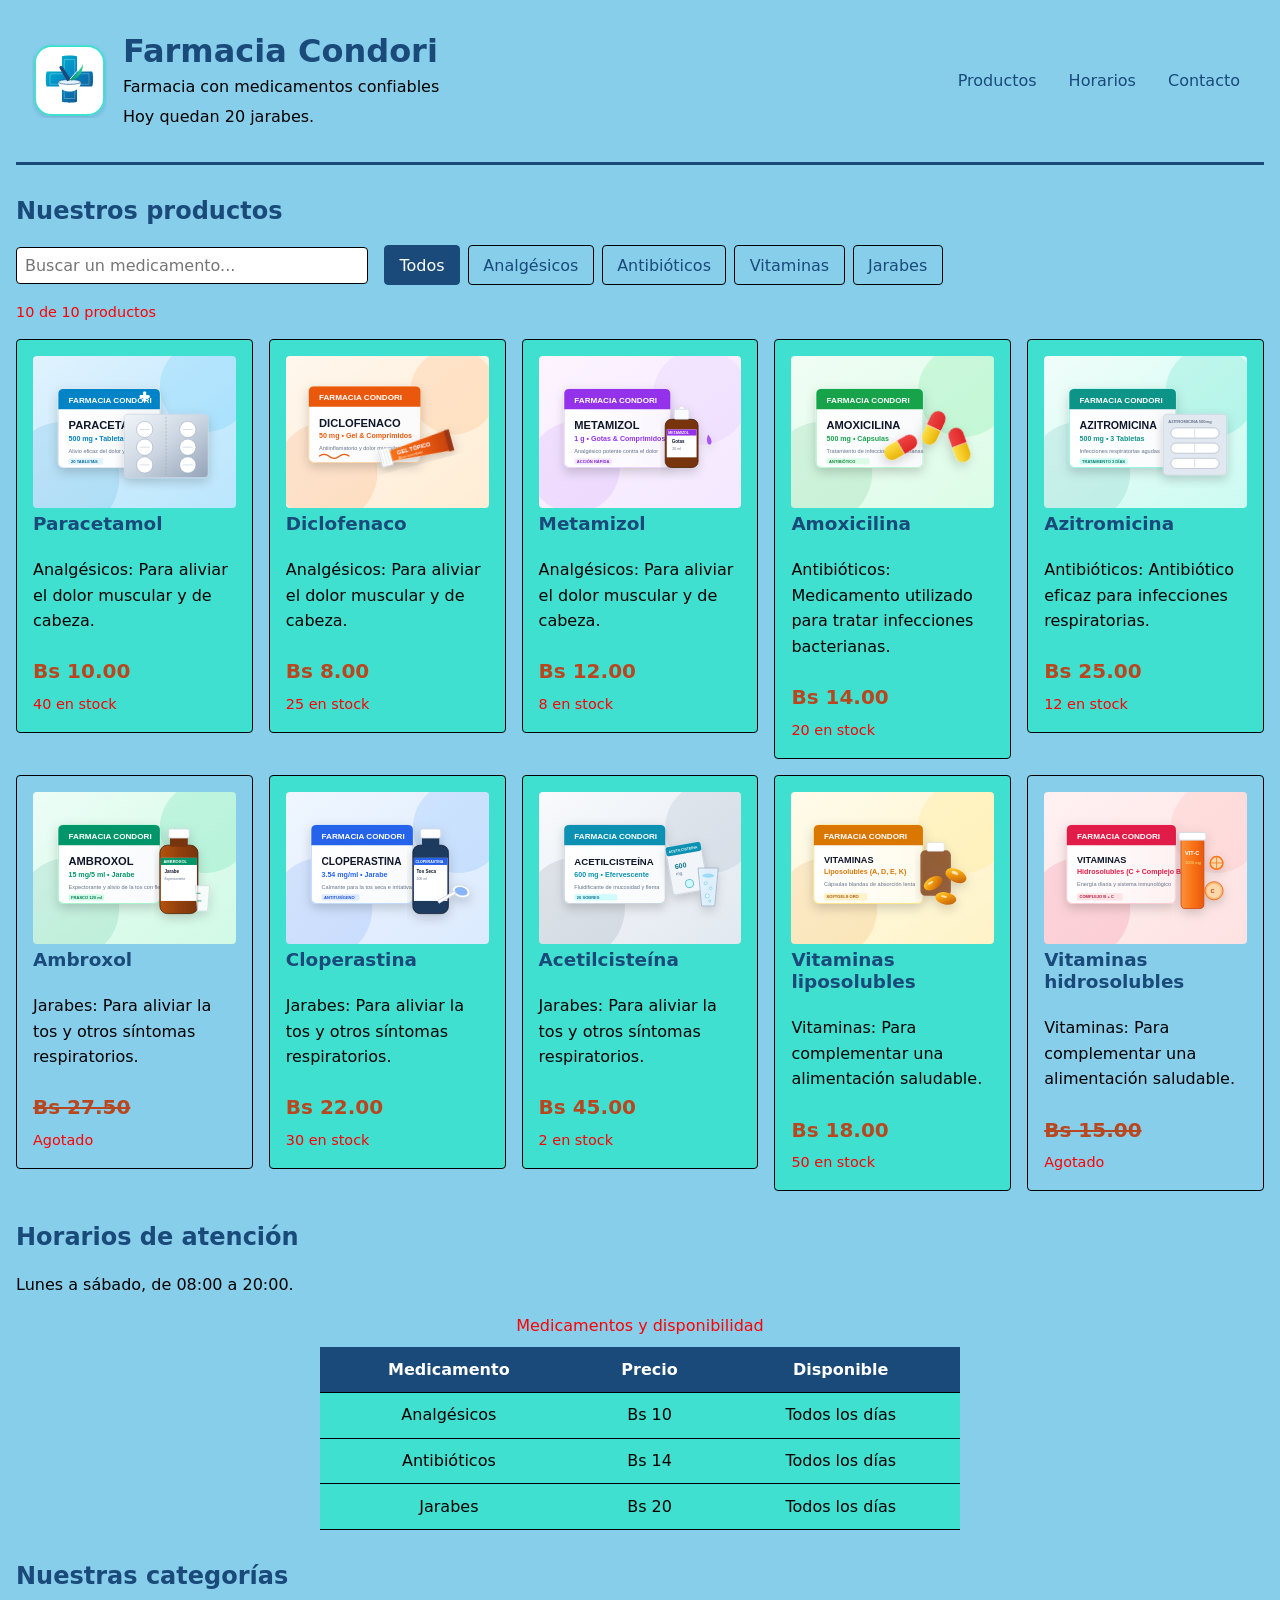
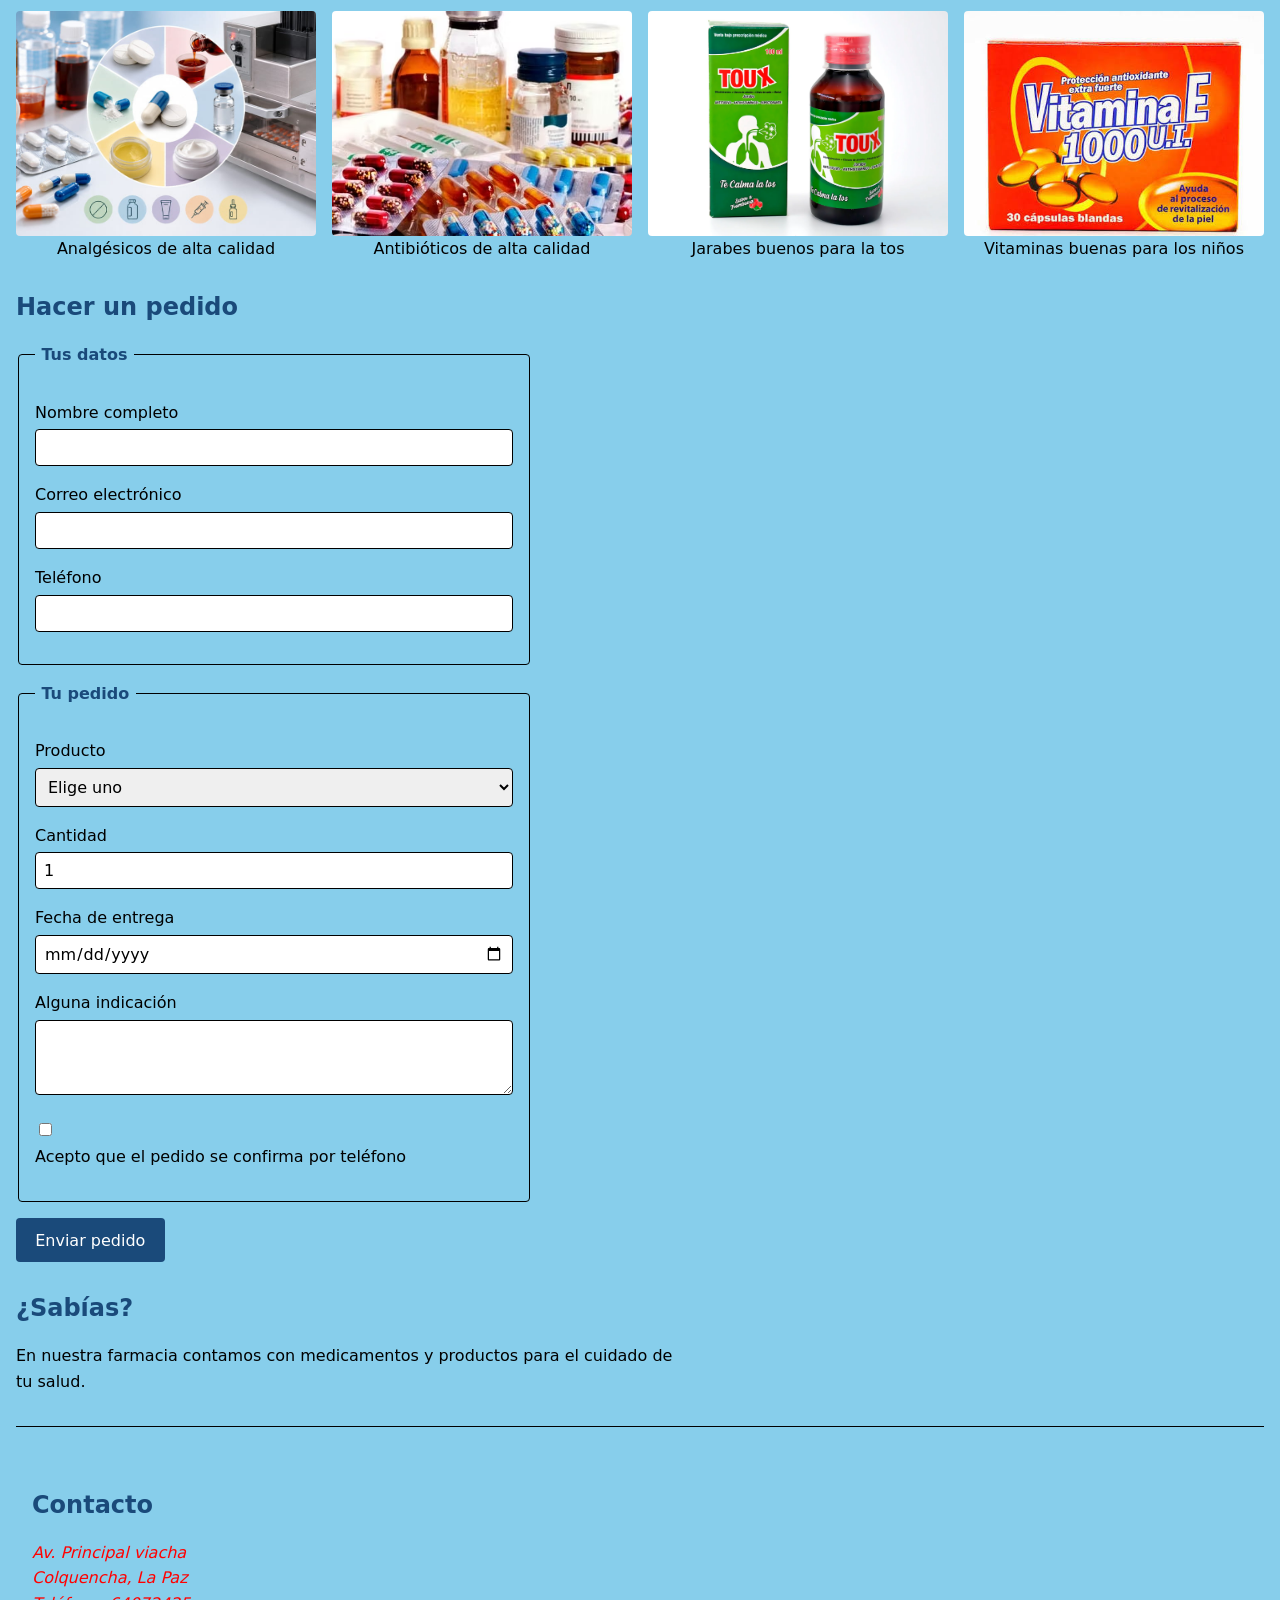
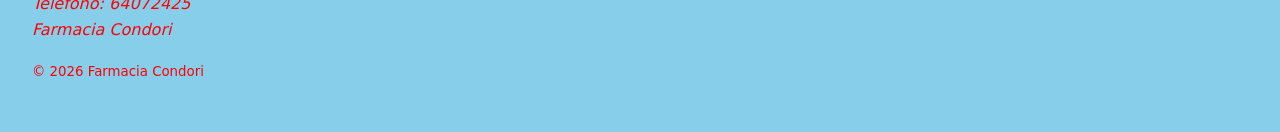
==== index.html @ 7b0386bf "feat: agregar jQuery y fotos personalizadas para cada producto" ====
<!DOCTYPE html>
<html lang="es">

<head>
    <meta charset="UTF-8">
    <meta name="viewport" content="width=device-width, initial-scale=1.0">
    <meta name="description" content="Farmacia Condori - Medicamentos confiables y atención de alta calidad.">
    <title>Farmacia Condori</title>
    <link rel="icon" type="image/svg+xml" href="logo.svg">
    <link rel="stylesheet" href="estilos.css">
</head>

<body>
    <header>
        <div class="marca-header">
            <img src="logo.svg" alt="Logo de Farmacia Condori" class="logo-farmacia" width="75" height="75">
            <div class="marca-texto">
                <h1>Farmacia Condori</h1>
                <p>Farmacia con medicamentos confiables</p>
                <p id="aviso-stock"></p>
            </div>
        </div>
        <nav>
            <ul>
                <li><a href="#productos">Productos</a></li>
                <li><a href="#horarios">Horarios</a></li>
                <li><a href="#contacto">Contacto</a></li>
            </ul>
        </nav>
    </header>

    <main>
        <!-- SECCIÓN DE PRODUCTOS Y FILTROS -->
        <section id="productos">
            <h2>Nuestros productos</h2>

            <div class="controles">
                <label for="buscador" class="visualmente-oculto">
                    Buscar productos
                </label>

                <input type="search" id="buscador" placeholder="Buscar un medicamento...">

                <div id="filtros">
                    <button type="button" class="activo" data-categoria="todos">
                        Todos
                    </button>
                    <button type="button" data-categoria="Analgésicos">
                        Analgésicos
                    </button>
                    <button type="button" data-categoria="Antibióticos">
                        Antibióticos
                    </button>
                    <button type="button" data-categoria="Vitaminas">
                        Vitaminas
                    </button>
                    <button type="button" data-categoria="Jarabes">
                        Jarabes
                    </button>
                </div>
            </div>

            <p id="resultado" aria-live="polite"></p>

            <!-- Las tarjetas se generan dinámicamente con render.js desde datos.js -->
            <div id="lista-productos"></div>
        </section>

        <!-- SECCIÓN DE HORARIOS Y PRECIOS -->
        <section id="horarios">
            <h2>Horarios de atención</h2>
            <p>Lunes a sábado, de 08:00 a 20:00.</p>

            <table>
                <caption>Medicamentos y disponibilidad</caption>
                <thead>
                    <tr>
                        <th scope="col">Medicamento</th>
                        <th scope="col">Precio</th>
                        <th scope="col">Disponible</th>
                    </tr>
                </thead>
                <tbody>
                    <tr>
                        <td>Analgésicos</td>
                        <td>Bs 10</td>
                        <td>Todos los días</td>
                    </tr>
                    <tr>
                        <td>Antibióticos</td>
                        <td>Bs 14</td>
                        <td>Todos los días</td>
                    </tr>
                    <tr>
                        <td>Jarabes</td>
                        <td>Bs 20</td>
                        <td>Todos los días</td>
                    </tr>
                </tbody>
            </table>
        </section>

        <!-- SECCIÓN DE CATEGORÍAS (GALERÍA) -->
        <section id="galeria">
            <h2>Nuestras categorías</h2>

            <div class="contenedor-galeria">
                <figure>
                    <img src="analgesicos.jpg" alt="Analgésicos de la farmacia" width="600" height="400">
                    <figcaption>Analgésicos de alta calidad</figcaption>
                </figure>

                <figure>
                    <img src="antibioticoss.jpg" alt="Antibióticos de la farmacia" width="600" height="400">
                    <figcaption>Antibióticos de alta calidad</figcaption>
                </figure>

                <figure>
                    <img src="jarave.jpg" alt="Jarabes para la tos" width="600" height="400">
                    <figcaption>Jarabes buenos para la tos</figcaption>
                </figure>

                <figure>
                    <img src="vitaminas.jpg" alt="Vitaminas" width="600" height="400">
                    <figcaption>Vitaminas buenas para los niños</figcaption>
                </figure>
            </div>
        </section>

        <!-- SECCIÓN DE PEDIDO -->
        <section id="pedido">
            <h2>Hacer un pedido</h2>

            <form action="/pedido" method="post">
                <fieldset>
                    <legend>Tus datos</legend>

                    <p>
                        <label for="nombre">Nombre completo</label>
                        <input type="text" id="nombre" name="nombre" autocomplete="name" required>
                    </p>

                    <p>
                        <label for="email">Correo electrónico</label>
                        <input type="email" id="email" name="email" autocomplete="email" required>
                    </p>

                    <p>
                        <label for="telefono">Teléfono</label>
                        <input type="tel" id="telefono" name="telefono" autocomplete="tel" pattern="[0-9]{7,8}"
                            title="7 u 8 dígitos, sin espacios">
                    </p>
                </fieldset>

                <fieldset>
                    <legend>Tu pedido</legend>

                    <p>
                        <label for="producto">Producto</label>
                        <select id="producto" name="producto" required>
                            <option value="">Elige uno</option>
                            <option value="analgesicos">Analgésicos</option>
                            <option value="jarabe">Jarabe</option>
                            <option value="drasil">Drasil para resfrío</option>
                            <option value="vitaminas">Vitaminas</option>
                            <option value="antibioticos">Antibióticos</option>
                            <option value="jarabe-tos">Jarabes para la tos</option>
                        </select>
                    </p>

                    <p>
                        <label for="cantidad">Cantidad</label>
                        <input type="number" id="cantidad" name="cantidad" min="1" max="100" value="1" required>
                    </p>

                    <p>
                        <label for="fecha">Fecha de entrega</label>
                        <input type="date" id="fecha" name="fecha" required>
                    </p>

                    <p>
                        <label for="notas">Alguna indicación</label>
                        <textarea id="notas" name="notas" rows="3"></textarea>
                    </p>

                    <p>
                        <input type="checkbox" id="terminos" name="terminos" required>
                        <label for="terminos">Acepto que el pedido se confirma por teléfono</label>
                    </p>
                </fieldset>

                <button type="submit">Enviar pedido</button>
            </form>
        </section>
    </main>

    <aside>
        <h2>¿Sabías?</h2>
        <p>En nuestra farmacia contamos con medicamentos y productos para el cuidado de tu salud.</p>
    </aside>

    <footer id="contacto">
        <h2>Contacto</h2>
        <address>
            Av. Principal viacha<br>
            Colquencha, La Paz<br>
            Teléfono: 64072425<br>
            Farmacia Condori
        </address>
        <p><small>&copy; 2026 Farmacia Condori</small></p>
    </footer>

    <!-- SCRIPTS EN ORDEN DE EJECUCIÓN -->
    <script src="https://code.jquery.com/jquery-3.7.1.min.js"></script>
    <script src="jQuery.js"></script>
    <script src="datos.js"></script>
    <script src="funciones.js"></script>
    <script src="render.js"></script>
    <script src="eventos.js"></script>
    <script src="app.js"></script>
</body>

</html>
---- estilos.css ----
/* ── 1. EL RESET QUE SE PONE SIEMPRE ───────────────────────────────────── */
*, *::before, *::after {
  box-sizing: border-box;
}

/* ── 2. CUSTOM PROPERTIES: se define una vez, se usa en todos lados ────── */
:root {
  --color-principal: #1a4a7a;
  --color-acento:    #b8471f;
  --color-texto:     #000000;
  --color-suave:     #FF0000;
  --color-fondo:     #87CEEB;
  --color-superficie: #40E0D0;
  --borde:           #000000;

  --espacio:    1rem;
  --espacio-lg: 2rem;
  --radio:      4px;
}

/* ── 3. TIPOGRAFÍA ─────────────────────────────────────────────────────── */
body {
  margin: 0;
  padding: 0 var(--espacio);
  font-family: system-ui, -apple-system, "Segoe UI", Roboto, sans-serif;
  font-size: 1rem;
  line-height: 1.6;
  color: var(--color-texto);
  background: var(--color-fondo);
}

h1, h2, h3 {
  line-height: 1.2;
  color: var(--color-principal);
}

h1 { font-size: 2rem; margin-bottom: 0.25rem; }
h2 { font-size: 1.5rem; margin-top: var(--espacio-lg); }
h3 { font-size: 1.15rem; }

p { max-width: 65ch; }

/* ── 4. ENLACES Y ESTADOS ──────────────────────────────────────────────── */
a {
  color: var(--color-principal);
  text-underline-offset: 2px;
}
a:hover { color: var(--color-acento); }
a:focus-visible {
  outline: 3px solid var(--color-acento);
  outline-offset: 2px;
}

/* ── 5. EL MODELO DE CAJA EN ACCIÓN ────────────────────────────────────── */
header {
  padding: var(--espacio-lg) var(--espacio);
  border-bottom: 3px solid var(--color-principal);
  margin-bottom: var(--espacio-lg);
}

.marca-header {
  display: flex;
  align-items: center;
  gap: var(--espacio);
  flex-wrap: wrap;
}

.logo-farmacia {
  width: 75px;
  height: 75px;
  border-radius: var(--radio);
  object-fit: contain;
  transition: transform 0.2s ease;
}

.logo-farmacia:hover {
  transform: scale(1.05);
}

.marca-texto h1 {
  margin: 0;
}

.marca-texto p {
  margin: 0.25rem 0 0;
}

nav ul {
  list-style: none;
  padding: 0;
  margin: var(--espacio) 0 0;
}
nav li { margin-bottom: 0.4rem; }

article {
  background: var(--color-superficie);
  border: 1px solid var(--borde);
  border-radius: var(--radio);
  padding: var(--espacio);
  margin-bottom: var(--espacio);
}

/* ── 6. TABLA LEGIBLE ──────────────────────────────────────────────────── */
table {
  border-collapse: collapse;
  width: 100%;
  max-width: 40rem;
  background: var(--color-superficie);
  margin-left: auto;
  margin-right: auto;
}
caption {
  text-align: CENTER;
  color: var(--color-suave);
  padding-bottom: 0.5rem;
}
th, td {
  text-align: CENTER;
  padding: 0.6rem 0.8rem;
  border-bottom: 1px solid var(--borde);
}
th {
  background: var(--color-principal);
  color: #fff;
}

/* ── 7. FORMULARIO ─────────────────────────────────────────────────────── */
fieldset {
  border: 1px solid var(--borde);
  border-radius: var(--radio);
  padding: var(--espacio);
  margin-bottom: var(--espacio);
  max-width: 32rem;
}
legend {
  padding: 0 0.4rem;
  font-weight: 600;
  color: var(--color-principal);
}
label {
  display: block;
  margin-bottom: 0.25rem;
  font-weight: 500;
}
input, select, textarea {

  font-size: 1rem;
  font-family: inherit;
  padding: 0.5rem;
  width: 100%;
  border: 1px solid var(--borde);
  border-radius: var(--radio);
}
input[type="checkbox"] { width: auto; }

button {
  font-size: 1rem;
  font-family: inherit;
  padding: 0.6rem 1.2rem;

  min-height: 44px;
  background: var(--color-principal);
  color: #fff;
  border: 0;
  border-radius: var(--radio);
  cursor: pointer;
}
button:hover { background: var(--color-acento); }

img { max-width: 100%; height: auto; }

/* TAMAÑO DE LA IMAGEN */
figure img {
  width: 600px;
  max-width: 100%;
  height: auto;
  display: block;
  margin: 0 auto;
}

footer {
  margin-top: var(--espacio-lg);
  padding: var(--espacio-lg) var(--espacio);
  border-top: 1px solid var(--borde);
  color: var(--color-suave);
}
/* MENÚ EN LA PARTE SUPERIOR DERECHA */
header {
  display: flex;
  flex-wrap: wrap;
  justify-content: space-between;
  align-items: center;
  gap: 1rem;
}

nav {
  margin-left: auto;
}

nav ul {
  display: flex;
  flex-wrap: wrap;
  justify-content: flex-end;
  align-items: center;
  gap: 1.5rem;
  list-style: none;
  padding: 0;
  margin: 0;
}

nav li {
  margin: 0;
}

nav a {
  text-decoration: none;
  font-weight: 500;
  padding: 0.5rem;
}

nav a:hover {
  color: var(--color-acento);
}

/* ── GRID: dos dimensiones ─────────────────────────────────────────────── */
#productos {
  display: grid;
  grid-template-columns: repeat(auto-fill, minmax(16rem, 1fr));
  gap: var(--espacio);
  align-items: start;
}

#productos h2 { grid-column: 1 / -1; }

/* ── SE COMBINAN ───────────────────────────────────────────────────────── */
#productos article {
  display: flex;
  flex-direction: column;
  justify-content: space-between;
  min-height: 9rem;
  margin-bottom: 0;
}


/* ── La página completa, con áreas nombradas ───────────
/* Navegación horizontal */
nav ul {
  display: flex;
  flex-wrap: wrap;
  gap: 1rem;
}

nav li {
  margin-bottom: 0;
}
#productos {
  display: block;
}

#lista-productos {
  display: grid;
  grid-template-columns: repeat(auto-fit, minmax(14rem, 1fr));
  gap: var(--espacio);
  align-items: start;
}

.tarjeta {
  background: var(--color-superficie);
  border: 1px solid var(--borde);
  border-radius: var(--radio);
  padding: var(--espacio);
  display: flex;
  flex-direction: column;
  gap: 0.35rem;
}
.tarjeta h3 { margin: 0; }

.precio {
  font-size: 1.25rem;
  font-weight: 600;
  color: var(--color-acento);
  margin: 0;
}

.stock {
  margin: 0;
  color: var(--color-suave);
  font-size: 0.9rem;
}

.agotado {
  background: var(--color-fondo);
}
.agotado .precio {
  text-decoration: line-through;
}



/* La galería de categorías: cuatro fotos en rejilla, del mismo tamaño */
.contenedor-galeria {
  display: grid;
  grid-template-columns: repeat(auto-fit, minmax(12rem, 1fr));
  gap: var(--espacio);
}
.contenedor-galeria figure { margin: 0; text-align: center; }
.contenedor-galeria figure img,
.tarjeta img {
  width: 100%;
  aspect-ratio: 4 / 3;
  object-fit: cover;
  border-radius: var(--radio);
}
.controles {
  display: flex;
  flex-wrap: wrap;
  gap: var(--espacio);
  align-items: center;
  margin-bottom: var(--espacio);
}

#buscador {
  flex: 1 1 14rem;
  max-width: 22rem;
}

#filtros {
  display: flex;
  flex-wrap: wrap;
  gap: 0.5rem;
}

#filtros button {
  background: transparent;
  color: var(--color-principal);
  border: 1px solid var(--borde);
  padding: 0.4rem 0.9rem;
  min-height: 40px;
}
#filtros button:hover {
  background: var(--color-fondo);
  color: var(--color-principal);
}

#filtros button.activo {
  background: var(--color-principal);
  color: #fff;
  border-color: var(--color-principal);
}

#resultado {
  color: var(--color-suave);
  font-size: 0.9rem;
  min-height: 1.4em;
}

/* ── Ocultar SOLO para la vista, no para el lector de pantalla ─────────── */
.visualmente-oculto {
  position: absolute;
  width: 1px;
  height: 1px;
  padding: 0;
  margin: -1px;
  overflow: hidden;
  clip-path: inset(50%);
  white-space: nowrap;
  border: 0;
}
#comparacion button { margin-right: 0.5rem; }

.resaltado {
  background: #fff3cd;
  padding: 0.5rem;
  border-radius: var(--radio);
}

.destacado {
  border-left: 4px solid var(--color-acento);
  padding-left: 0.75rem;
}
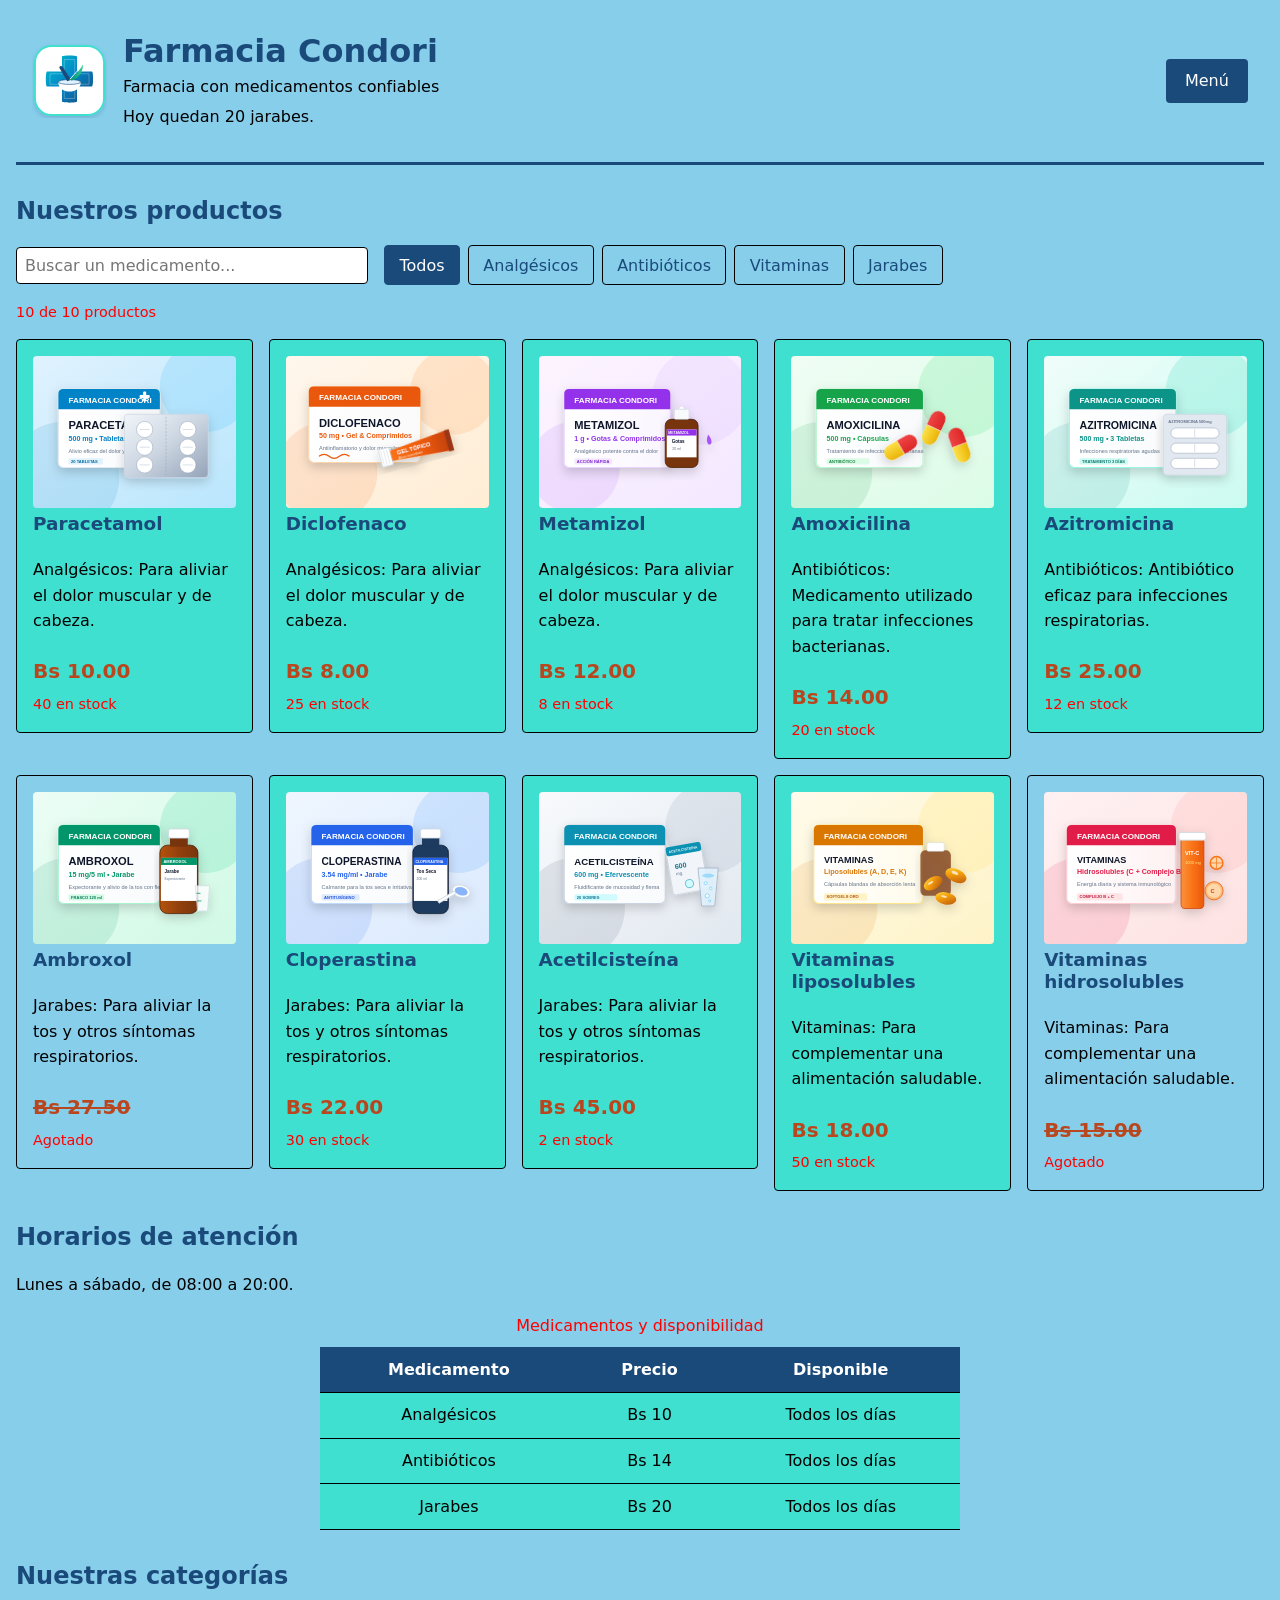
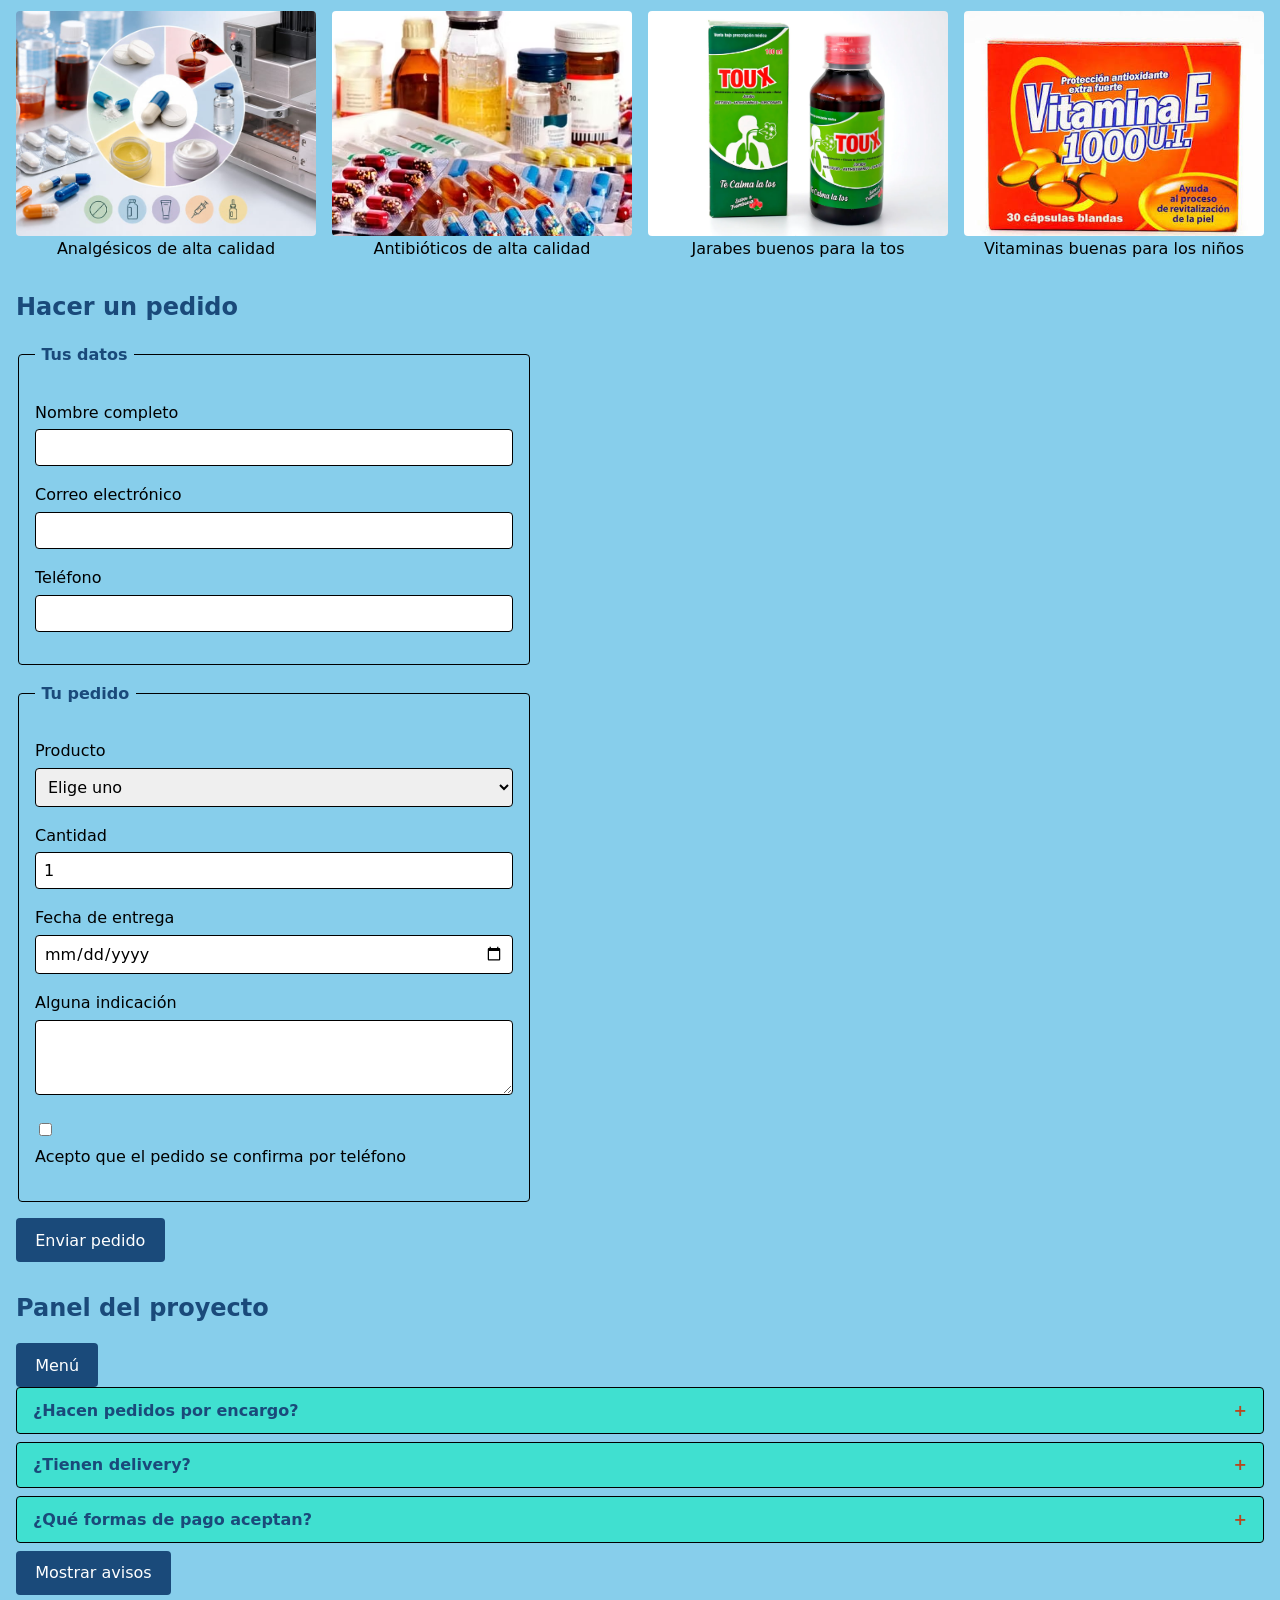
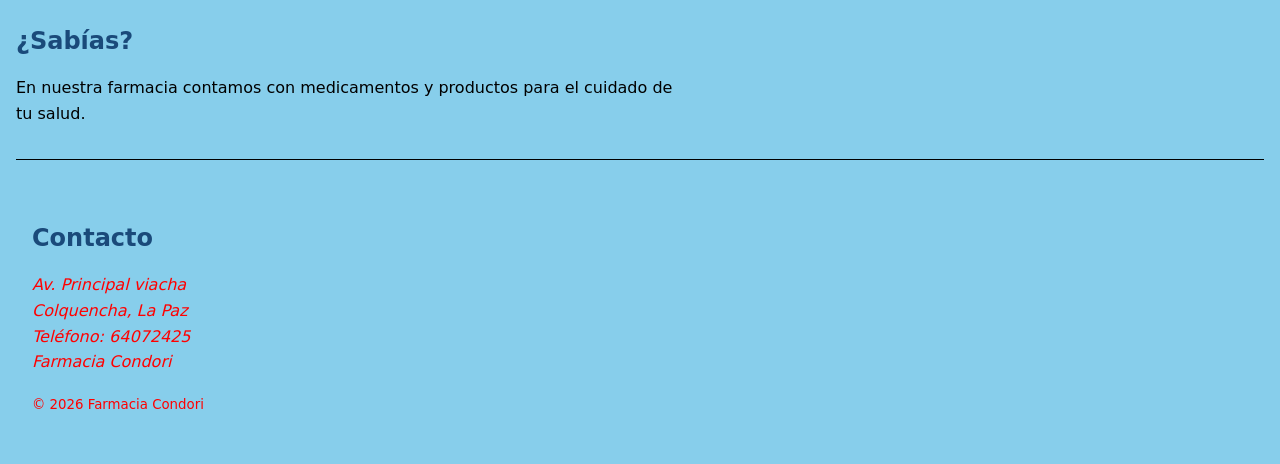
==== commit 6ecca906: "hoy aumentamos el jquery-panel" ====
--- a/index.html
+++ b/index.html
@@ -21,11 +21,15 @@
             </div>
         </div>
         <nav>
+<button type="button" id="nav-toggle" aria-expanded="false" aria-controls="nav-movil">Menú</button>
+        <nav id="nav-movil" hidden>
             <ul>
                 <li><a href="#productos">Productos</a></li>
                 <li><a href="#horarios">Horarios</a></li>
                 <li><a href="#contacto">Contacto</a></li>
+                <li><a href="#panel">Panel</a></li>
             </ul>
+        </nav>
         </nav>
     </header>
 
@@ -192,6 +196,53 @@
                 <button type="submit">Enviar pedido</button>
             </form>
         </section>
+
+
+
+        <!-- ── PANEL DEL DÍA 11 ──────────────────────────────────────────── -->
+        <section id="panel">
+            <h2>Panel del proyecto</h2>
+
+            <button type="button" id="panel-toggle" aria-expanded="false" aria-controls="menu-movil">
+                Menú
+            </button>
+            <nav id="menu-movil" hidden>
+                <ul>
+                    <li><a href="#productos">Productos</a></li>
+                    <li><a href="#horarios">Horarios</a></li>
+                    <li><a href="#pedido">Pedido</a></li>
+                    <li><a href="#panel">Panel</a></li>
+                </ul>
+            </nav>
+
+            <div id="acordeon">
+                <div class="item">
+                    <button type="button" class="titulo" aria-expanded="false">¿Hacen pedidos por encargo?</button>
+                    <div class="cuerpo" hidden>
+                        <p>Sí, con 24 horas de anticipación para medicamentos de alta demanda o pedidos especiales.</p>
+                    </div>
+                </div>
+                <div class="item">
+                    <button type="button" class="titulo" aria-expanded="false">¿Tienen delivery?</button>
+                    <div class="cuerpo" hidden>
+                        <p>En un radio de diez cuadras (zona Viacha y Colquencha), sin costo adicional.</p>
+                    </div>
+                </div>
+                <div class="item">
+                    <button type="button" class="titulo" aria-expanded="false">¿Qué formas de pago aceptan?</button>
+                    <div class="cuerpo" hidden>
+                        <p>Efectivo y código QR.</p>
+                    </div>
+                </div>
+            </div>
+
+            <button type="button" id="mostrar-avisos">Mostrar avisos</button>
+            <ul id="avisos">
+                <li hidden>Hoy llegaron jarabes y analgésicos con stock renovado.</li>
+                <li hidden>Atención continua de lunes a sábado hasta las 20:00.</li>
+                <li hidden>Atención de emergencias y consultas al 64072425.</li>
+            </ul>
+        </section>
     </main>
 
     <aside>
@@ -211,13 +262,14 @@
     </footer>
 
     <!-- SCRIPTS EN ORDEN DE EJECUCIÓN -->
-    <script src="https://code.jquery.com/jquery-3.7.1.min.js"></script>
-    <script src="jQuery.js"></script>
+    <script src="jquery-3.7.1.min.js"></script>
     <script src="datos.js"></script>
     <script src="funciones.js"></script>
     <script src="render.js"></script>
     <script src="eventos.js"></script>
     <script src="app.js"></script>
+
+    <script src="jquery-panel.js"></script>
 </body>
 
 </html>
--- a/estilos.css
+++ b/estilos.css
@@ -1,21 +1,23 @@
 /* ── 1. EL RESET QUE SE PONE SIEMPRE ───────────────────────────────────── */
-*, *::before, *::after {
+*,
+*::before,
+*::after {
   box-sizing: border-box;
 }
 
 /* ── 2. CUSTOM PROPERTIES: se define una vez, se usa en todos lados ────── */
 :root {
   --color-principal: #1a4a7a;
-  --color-acento:    #b8471f;
-  --color-texto:     #000000;
-  --color-suave:     #FF0000;
-  --color-fondo:     #87CEEB;
+  --color-acento: #b8471f;
+  --color-texto: #000000;
+  --color-suave: #FF0000;
+  --color-fondo: #87CEEB;
   --color-superficie: #40E0D0;
-  --borde:           #000000;
-
-  --espacio:    1rem;
+  --borde: #000000;
+
+  --espacio: 1rem;
   --espacio-lg: 2rem;
-  --radio:      4px;
+  --radio: 4px;
 }
 
 /* ── 3. TIPOGRAFÍA ─────────────────────────────────────────────────────── */
@@ -29,23 +31,41 @@
   background: var(--color-fondo);
 }
 
-h1, h2, h3 {
+h1,
+h2,
+h3 {
   line-height: 1.2;
   color: var(--color-principal);
 }
 
-h1 { font-size: 2rem; margin-bottom: 0.25rem; }
-h2 { font-size: 1.5rem; margin-top: var(--espacio-lg); }
-h3 { font-size: 1.15rem; }
-
-p { max-width: 65ch; }
+h1 {
+  font-size: 2rem;
+  margin-bottom: 0.25rem;
+}
+
+h2 {
+  font-size: 1.5rem;
+  margin-top: var(--espacio-lg);
+}
+
+h3 {
+  font-size: 1.15rem;
+}
+
+p {
+  max-width: 65ch;
+}
 
 /* ── 4. ENLACES Y ESTADOS ──────────────────────────────────────────────── */
 a {
   color: var(--color-principal);
   text-underline-offset: 2px;
 }
-a:hover { color: var(--color-acento); }
+
+a:hover {
+  color: var(--color-acento);
+}
+
 a:focus-visible {
   outline: 3px solid var(--color-acento);
   outline-offset: 2px;
@@ -90,7 +110,10 @@
   padding: 0;
   margin: var(--espacio) 0 0;
 }
-nav li { margin-bottom: 0.4rem; }
+
+nav li {
+  margin-bottom: 0.4rem;
+}
 
 article {
   background: var(--color-superficie);
@@ -109,16 +132,20 @@
   margin-left: auto;
   margin-right: auto;
 }
+
 caption {
   text-align: CENTER;
   color: var(--color-suave);
   padding-bottom: 0.5rem;
 }
-th, td {
+
+th,
+td {
   text-align: CENTER;
   padding: 0.6rem 0.8rem;
   border-bottom: 1px solid var(--borde);
 }
+
 th {
   background: var(--color-principal);
   color: #fff;
@@ -132,17 +159,22 @@
   margin-bottom: var(--espacio);
   max-width: 32rem;
 }
+
 legend {
   padding: 0 0.4rem;
   font-weight: 600;
   color: var(--color-principal);
 }
+
 label {
   display: block;
   margin-bottom: 0.25rem;
   font-weight: 500;
 }
-input, select, textarea {
+
+input,
+select,
+textarea {
 
   font-size: 1rem;
   font-family: inherit;
@@ -151,7 +183,10 @@
   border: 1px solid var(--borde);
   border-radius: var(--radio);
 }
-input[type="checkbox"] { width: auto; }
+
+input[type="checkbox"] {
+  width: auto;
+}
 
 button {
   font-size: 1rem;
@@ -165,9 +200,15 @@
   border-radius: var(--radio);
   cursor: pointer;
 }
-button:hover { background: var(--color-acento); }
-
-img { max-width: 100%; height: auto; }
+
+button:hover {
+  background: var(--color-acento);
+}
+
+img {
+  max-width: 100%;
+  height: auto;
+}
 
 /* TAMAÑO DE LA IMAGEN */
 figure img {
@@ -184,6 +225,7 @@
   border-top: 1px solid var(--borde);
   color: var(--color-suave);
 }
+
 /* MENÚ EN LA PARTE SUPERIOR DERECHA */
 header {
   display: flex;
@@ -230,7 +272,9 @@
   align-items: start;
 }
 
-#productos h2 { grid-column: 1 / -1; }
+#productos h2 {
+  grid-column: 1 / -1;
+}
 
 /* ── SE COMBINAN ───────────────────────────────────────────────────────── */
 #productos article {
@@ -253,6 +297,7 @@
 nav li {
   margin-bottom: 0;
 }
+
 #productos {
   display: block;
 }
@@ -273,7 +318,10 @@
   flex-direction: column;
   gap: 0.35rem;
 }
-.tarjeta h3 { margin: 0; }
+
+.tarjeta h3 {
+  margin: 0;
+}
 
 .precio {
   font-size: 1.25rem;
@@ -291,6 +339,7 @@
 .agotado {
   background: var(--color-fondo);
 }
+
 .agotado .precio {
   text-decoration: line-through;
 }
@@ -303,7 +352,12 @@
   grid-template-columns: repeat(auto-fit, minmax(12rem, 1fr));
   gap: var(--espacio);
 }
-.contenedor-galeria figure { margin: 0; text-align: center; }
+
+.contenedor-galeria figure {
+  margin: 0;
+  text-align: center;
+}
+
 .contenedor-galeria figure img,
 .tarjeta img {
   width: 100%;
@@ -311,6 +365,7 @@
   object-fit: cover;
   border-radius: var(--radio);
 }
+
 .controles {
   display: flex;
   flex-wrap: wrap;
@@ -337,6 +392,7 @@
   padding: 0.4rem 0.9rem;
   min-height: 40px;
 }
+
 #filtros button:hover {
   background: var(--color-fondo);
   color: var(--color-principal);
@@ -366,7 +422,10 @@
   white-space: nowrap;
   border: 0;
 }
-#comparacion button { margin-right: 0.5rem; }
+
+#comparacion button {
+  margin-right: 0.5rem;
+}
 
 .resaltado {
   background: #fff3cd;
@@ -379,4 +438,73 @@
   padding-left: 0.75rem;
 }
 
-
+#panel {
+  margin-top: var(--espacio-lg);
+}
+
+#acordeon .item {
+  border: 1px solid var(--borde);
+  border-radius: var(--radio);
+  margin-bottom: 0.5rem;
+  background: var(--color-superficie);
+}
+
+#acordeon .titulo {
+  display: block;
+  width: 100%;
+  text-align: left;
+  background: transparent;
+  color: var(--color-principal);
+  border: 0;
+  border-radius: var(--radio);
+  padding: 0.8rem 1rem;
+  font-size: 1rem;
+  font-weight: 600;
+  min-height: 44px;
+  cursor: pointer;
+}
+
+#acordeon .titulo:hover {
+  background: var(--color-fondo);
+  color: var(--color-principal);
+}
+
+#acordeon .titulo::after {
+  content: " +";
+  float: right;
+  color: var(--color-acento);
+}
+
+#acordeon .titulo[aria-expanded="true"]::after {
+  content: " −";
+}
+
+#acordeon .cuerpo {
+  padding: 0 1rem 0.8rem;
+}
+
+#acordeon .cuerpo p {
+  margin: 0;
+}
+
+#nav-movil ul {
+  list-style: none;
+  padding: 0.5rem 0 0;
+  margin: 0 0 var(--espacio);
+  display: flex;
+  flex-wrap: wrap;
+  gap: var(--espacio);
+}
+
+#avisos {
+  list-style: none;
+  padding: 0;
+  margin-top: var(--espacio);
+}
+
+#avisos li {
+  background: var(--color-superficie);
+  border-left: 3px solid var(--color-acento);
+  padding: 0.5rem 0.8rem;
+  margin-bottom: 0.4rem;
+}
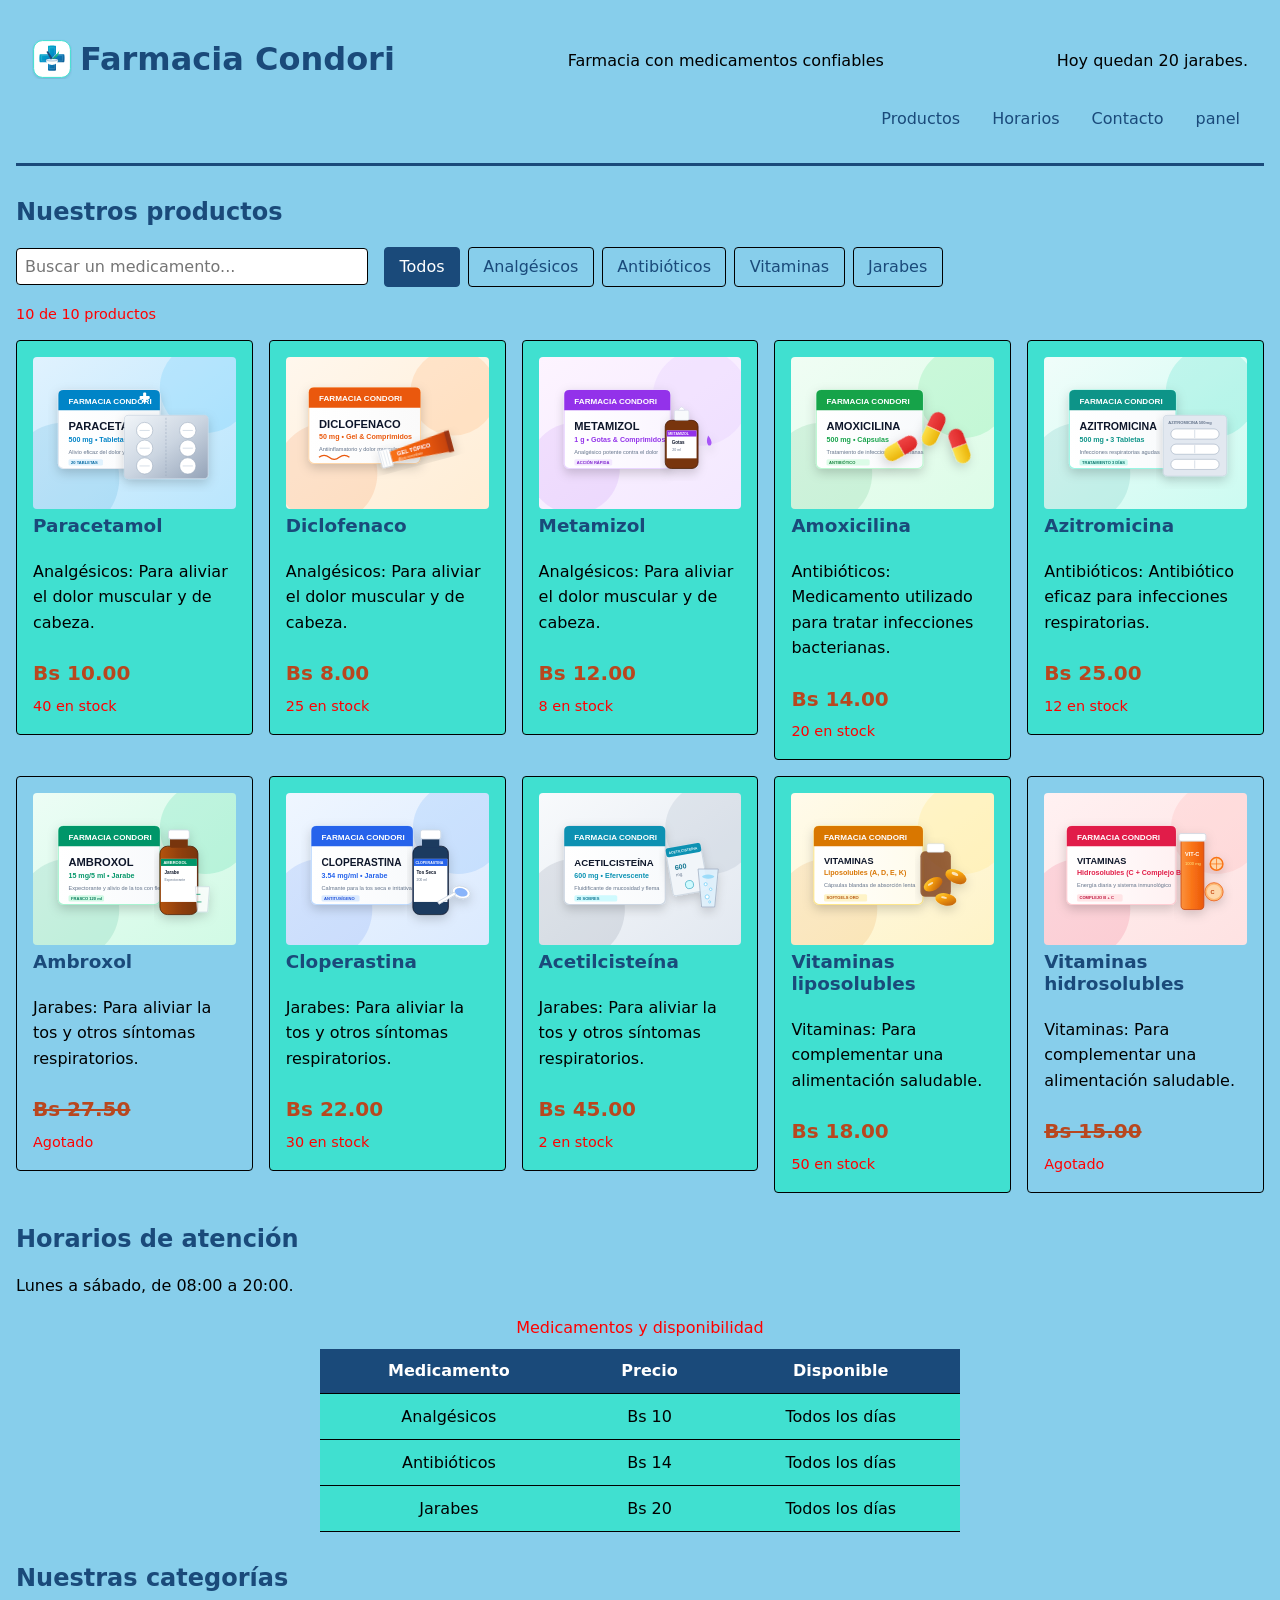
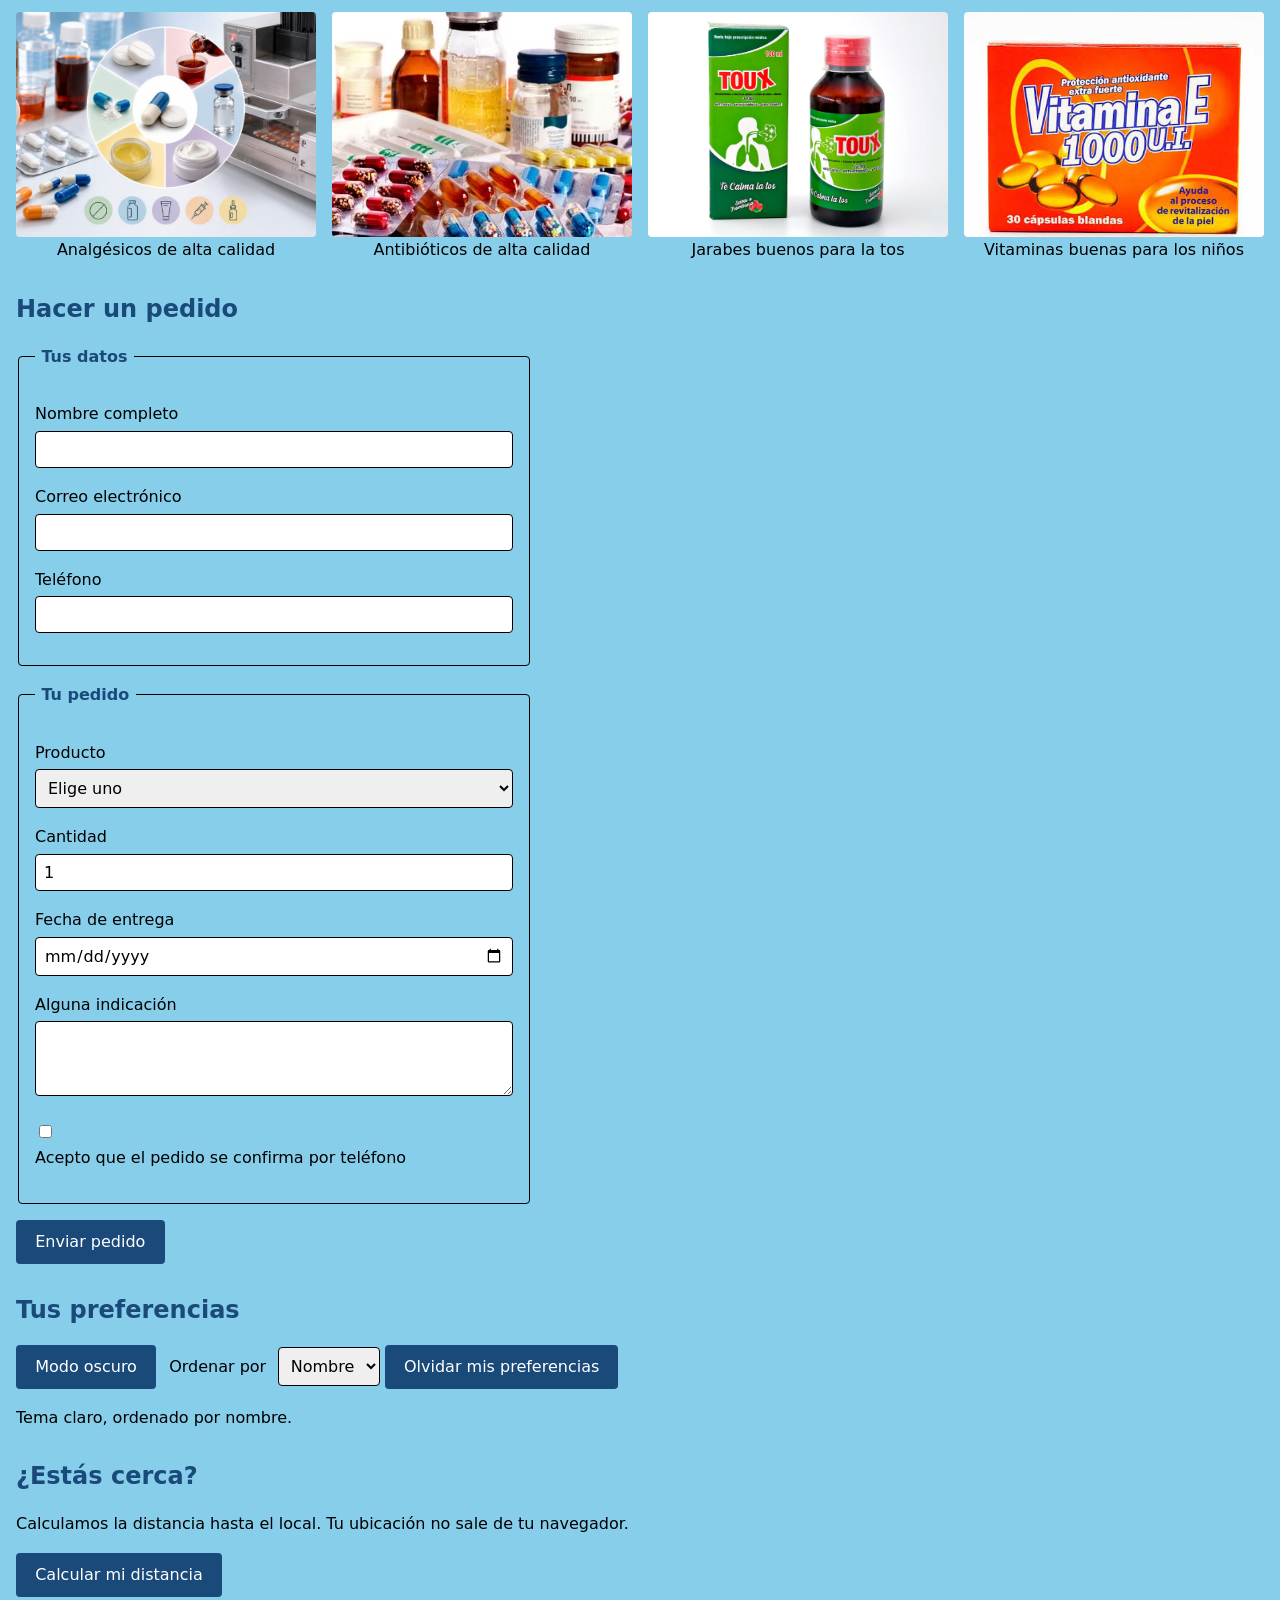
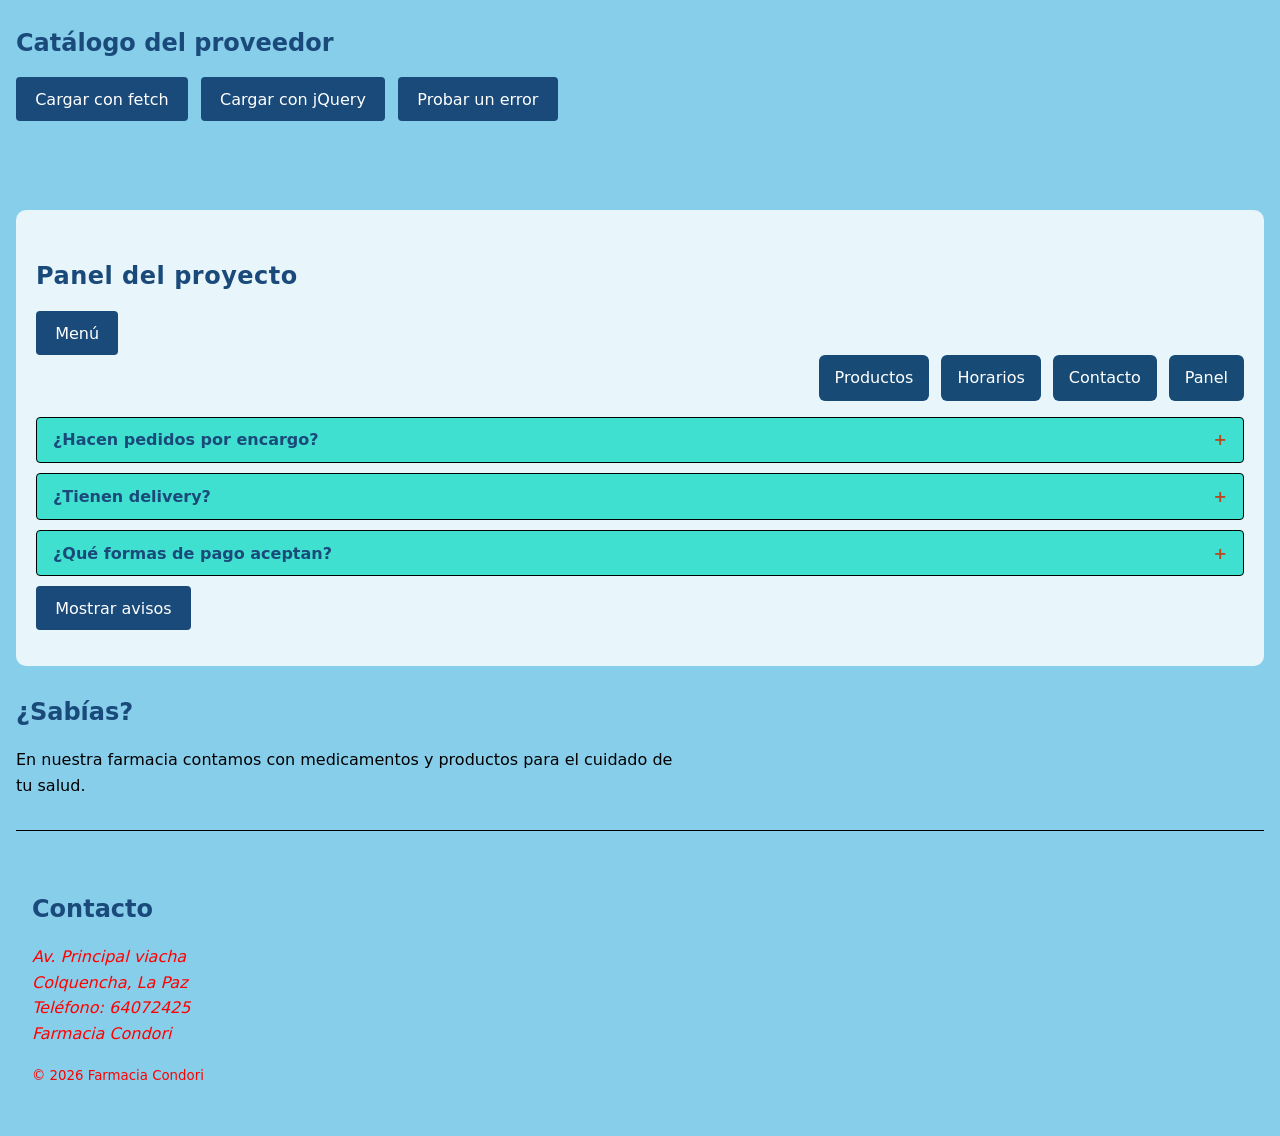
==== commit ce4b7692: "actualizado hasta la clase 13" ====
--- a/index.html
+++ b/index.html
@@ -6,30 +6,24 @@
     <meta name="viewport" content="width=device-width, initial-scale=1.0">
     <meta name="description" content="Farmacia Condori - Medicamentos confiables y atención de alta calidad.">
     <title>Farmacia Condori</title>
-    <link rel="icon" type="image/svg+xml" href="logo.svg">
     <link rel="stylesheet" href="estilos.css">
 </head>
 
 <body>
-    <header>
-        <div class="marca-header">
-            <img src="logo.svg" alt="Logo de Farmacia Condori" class="logo-farmacia" width="75" height="75">
-            <div class="marca-texto">
-                <h1>Farmacia Condori</h1>
-                <p>Farmacia con medicamentos confiables</p>
-                <p id="aviso-stock"></p>
-            </div>
+    <header class="encabezado">
+        <div class="marca">
+            <img src="logo.svg" alt="Logo de Farmacia Condori" class="logo">
+            <h1>Farmacia Condori</h1>
         </div>
+        <p>Farmacia con medicamentos confiables</p>
+        <p id="aviso-stock"></p>
         <nav>
-<button type="button" id="nav-toggle" aria-expanded="false" aria-controls="nav-movil">Menú</button>
-        <nav id="nav-movil" hidden>
             <ul>
                 <li><a href="#productos">Productos</a></li>
                 <li><a href="#horarios">Horarios</a></li>
                 <li><a href="#contacto">Contacto</a></li>
-                <li><a href="#panel">Panel</a></li>
+                <li><a href="#panel">panel</a></li>
             </ul>
-        </nav>
         </nav>
     </header>
 
@@ -196,21 +190,58 @@
                 <button type="submit">Enviar pedido</button>
             </form>
         </section>
-
-
-
+        <!-- ── ZONA DEL DÍA 13: LA PÁGINA RECUERDA ──────────────────────── -->
+        <section id="preferencias">
+            <h2>Tus preferencias</h2>
+
+            <button type="button" id="tema-toggle" aria-pressed="false">Modo oscuro</button>
+
+            <label for="orden">Ordenar por</label>
+            <select id="orden">
+                <option value="nombre">Nombre</option>
+                <option value="precio">Precio</option>
+                <option value="stock">Stock</option>
+            </select>
+
+            <button type="button" id="olvidar">Olvidar mis preferencias</button>
+
+            <p id="estado-prefs" role="status" aria-live="polite"></p>
+        </section>
+
+        <!-- ── ZONA DEL DÍA 13: DÓNDE ESTÁ EL USUARIO ───────────────────── -->
+        <section id="ubicacion">
+            <h2>¿Estás cerca?</h2>
+            <p>Calculamos la distancia hasta el local. Tu ubicación no sale de tu navegador.</p>
+
+            <button type="button" id="ubicarme">Calcular mi distancia</button>
+            <p id="estado-ubicacion" role="status" aria-live="polite"></p>
+        </section>
+
+        <!-- ── ZONA DEL DÍA 12: DATOS QUE LLEGAN POR LA RED ─────────────── -->
+        <section id="remoto">
+            <h2>Catálogo del proveedor</h2>
+
+            <button type="button" id="cargar-fetch">Cargar con fetch</button>
+            <button type="button" id="cargar-jquery">Cargar con jQuery</button>
+            <button type="button" id="cargar-roto">Probar un error</button>
+
+            <p id="estado" role="status" aria-live="polite"></p>
+
+            <div id="lista-remota"></div>
+        </section>
         <!-- ── PANEL DEL DÍA 11 ──────────────────────────────────────────── -->
         <section id="panel">
             <h2>Panel del proyecto</h2>
 
-            <button type="button" id="panel-toggle" aria-expanded="false" aria-controls="menu-movil">
+            <button type="button" id="menu-toggle" aria-expanded="false" aria-controls="menu-movil">
                 Menú
             </button>
-            <nav id="menu-movil" hidden>
+
+            <nav id="menu-movil">
                 <ul>
                     <li><a href="#productos">Productos</a></li>
                     <li><a href="#horarios">Horarios</a></li>
-                    <li><a href="#pedido">Pedido</a></li>
+                    <li><a href="#contacto">Contacto</a></li>
                     <li><a href="#panel">Panel</a></li>
                 </ul>
             </nav>
@@ -219,13 +250,13 @@
                 <div class="item">
                     <button type="button" class="titulo" aria-expanded="false">¿Hacen pedidos por encargo?</button>
                     <div class="cuerpo" hidden>
-                        <p>Sí, con 24 horas de anticipación para medicamentos de alta demanda o pedidos especiales.</p>
+                        <p>Sí, con 24 horas de anticipación y un mínimo de una docena.</p>
                     </div>
                 </div>
                 <div class="item">
                     <button type="button" class="titulo" aria-expanded="false">¿Tienen delivery?</button>
                     <div class="cuerpo" hidden>
-                        <p>En un radio de diez cuadras (zona Viacha y Colquencha), sin costo adicional.</p>
+                        <p>En un radio de diez cuadras, sin costo adicional.</p>
                     </div>
                 </div>
                 <div class="item">
@@ -238,11 +269,15 @@
 
             <button type="button" id="mostrar-avisos">Mostrar avisos</button>
             <ul id="avisos">
-                <li hidden>Hoy llegaron jarabes y analgésicos con stock renovado.</li>
-                <li hidden>Atención continua de lunes a sábado hasta las 20:00.</li>
-                <li hidden>Atención de emergencias y consultas al 64072425.</li>
+                <li hidden>Tenemos medicamentos y productos de cuidado personal.</li>
+                <li hidden>Atendemos de lunes a sábado de 08:00 a 22:00.</li>
+                <li hidden>Algunos medicamentos requieren receta médica.</li>
+                <li hidden>Consulta al farmacéutico si tienes dudas sobre un medicamento.</li>
+                <li hidden>Revisa la fecha de vencimiento antes de utilizar un medicamento.</li>
+                <li hidden>Tu salud y bienestar son nuestra prioridad.</li>
             </ul>
         </section>
+
     </main>
 
     <aside>
@@ -262,14 +297,17 @@
     </footer>
 
     <!-- SCRIPTS EN ORDEN DE EJECUCIÓN -->
-    <script src="jquery-3.7.1.min.js"></script>
     <script src="datos.js"></script>
     <script src="funciones.js"></script>
     <script src="render.js"></script>
     <script src="eventos.js"></script>
     <script src="app.js"></script>
 
+    <script src="https://code.jquery.com/jquery-3.7.1.min.js"></script>
+    <script src="jquery-comparado.js"></script>
     <script src="jquery-panel.js"></script>
+    <script src="remoto.js"></script>
+    <script src="preferencias.js"></script>
 </body>
 
 </html>
--- a/estilos.css
+++ b/estilos.css
@@ -1,23 +1,21 @@
 /* ── 1. EL RESET QUE SE PONE SIEMPRE ───────────────────────────────────── */
-*,
-*::before,
-*::after {
+*, *::before, *::after {
   box-sizing: border-box;
 }
 
 /* ── 2. CUSTOM PROPERTIES: se define una vez, se usa en todos lados ────── */
 :root {
   --color-principal: #1a4a7a;
-  --color-acento: #b8471f;
-  --color-texto: #000000;
-  --color-suave: #FF0000;
-  --color-fondo: #87CEEB;
+  --color-acento:    #b8471f;
+  --color-texto:     #000000;
+  --color-suave:     #FF0000;
+  --color-fondo:     #87CEEB;
   --color-superficie: #40E0D0;
-  --borde: #000000;
-
-  --espacio: 1rem;
+  --borde:           #000000;
+
+  --espacio:    1rem;
   --espacio-lg: 2rem;
-  --radio: 4px;
+  --radio:      4px;
 }
 
 /* ── 3. TIPOGRAFÍA ─────────────────────────────────────────────────────── */
@@ -31,41 +29,23 @@
   background: var(--color-fondo);
 }
 
-h1,
-h2,
-h3 {
+h1, h2, h3 {
   line-height: 1.2;
   color: var(--color-principal);
 }
 
-h1 {
-  font-size: 2rem;
-  margin-bottom: 0.25rem;
-}
-
-h2 {
-  font-size: 1.5rem;
-  margin-top: var(--espacio-lg);
-}
-
-h3 {
-  font-size: 1.15rem;
-}
-
-p {
-  max-width: 65ch;
-}
+h1 { font-size: 2rem; margin-bottom: 0.25rem; }
+h2 { font-size: 1.5rem; margin-top: var(--espacio-lg); }
+h3 { font-size: 1.15rem; }
+
+p { max-width: 65ch; }
 
 /* ── 4. ENLACES Y ESTADOS ──────────────────────────────────────────────── */
 a {
   color: var(--color-principal);
   text-underline-offset: 2px;
 }
-
-a:hover {
-  color: var(--color-acento);
-}
-
+a:hover { color: var(--color-acento); }
 a:focus-visible {
   outline: 3px solid var(--color-acento);
   outline-offset: 2px;
@@ -78,6 +58,25 @@
   margin-bottom: var(--espacio-lg);
 }
 
+/* ── Logo junto al título ───────────────────────────────────────────────── */
+.marca {
+  display: flex;
+  align-items: center;
+  gap: 0.5rem;
+  margin-bottom: 0.25rem;
+}
+
+.marca h1 {
+  margin: 0;
+}
+
+.logo {
+  width: 40px;
+  height: 40px;
+  object-fit: contain;
+  flex-shrink: 0;
+}
+
 .marca-header {
   display: flex;
   align-items: center;
@@ -110,10 +109,7 @@
   padding: 0;
   margin: var(--espacio) 0 0;
 }
-
-nav li {
-  margin-bottom: 0.4rem;
-}
+nav li { margin-bottom: 0.4rem; }
 
 article {
   background: var(--color-superficie);
@@ -132,20 +128,16 @@
   margin-left: auto;
   margin-right: auto;
 }
-
 caption {
   text-align: CENTER;
   color: var(--color-suave);
   padding-bottom: 0.5rem;
 }
-
-th,
-td {
+th, td {
   text-align: CENTER;
   padding: 0.6rem 0.8rem;
   border-bottom: 1px solid var(--borde);
 }
-
 th {
   background: var(--color-principal);
   color: #fff;
@@ -159,22 +151,17 @@
   margin-bottom: var(--espacio);
   max-width: 32rem;
 }
-
 legend {
   padding: 0 0.4rem;
   font-weight: 600;
   color: var(--color-principal);
 }
-
 label {
   display: block;
   margin-bottom: 0.25rem;
   font-weight: 500;
 }
-
-input,
-select,
-textarea {
+input, select, textarea {
 
   font-size: 1rem;
   font-family: inherit;
@@ -183,10 +170,7 @@
   border: 1px solid var(--borde);
   border-radius: var(--radio);
 }
-
-input[type="checkbox"] {
-  width: auto;
-}
+input[type="checkbox"] { width: auto; }
 
 button {
   font-size: 1rem;
@@ -200,15 +184,9 @@
   border-radius: var(--radio);
   cursor: pointer;
 }
-
-button:hover {
-  background: var(--color-acento);
-}
-
-img {
-  max-width: 100%;
-  height: auto;
-}
+button:hover { background: var(--color-acento); }
+
+img { max-width: 100%; height: auto; }
 
 /* TAMAÑO DE LA IMAGEN */
 figure img {
@@ -225,7 +203,6 @@
   border-top: 1px solid var(--borde);
   color: var(--color-suave);
 }
-
 /* MENÚ EN LA PARTE SUPERIOR DERECHA */
 header {
   display: flex;
@@ -272,9 +249,7 @@
   align-items: start;
 }
 
-#productos h2 {
-  grid-column: 1 / -1;
-}
+#productos h2 { grid-column: 1 / -1; }
 
 /* ── SE COMBINAN ───────────────────────────────────────────────────────── */
 #productos article {
@@ -318,10 +293,7 @@
   flex-direction: column;
   gap: 0.35rem;
 }
-
-.tarjeta h3 {
-  margin: 0;
-}
+.tarjeta h3 { margin: 0; }
 
 .precio {
   font-size: 1.25rem;
@@ -339,7 +311,6 @@
 .agotado {
   background: var(--color-fondo);
 }
-
 .agotado .precio {
   text-decoration: line-through;
 }
@@ -352,12 +323,7 @@
   grid-template-columns: repeat(auto-fit, minmax(12rem, 1fr));
   gap: var(--espacio);
 }
-
-.contenedor-galeria figure {
-  margin: 0;
-  text-align: center;
-}
-
+.contenedor-galeria figure { margin: 0; text-align: center; }
 .contenedor-galeria figure img,
 .tarjeta img {
   width: 100%;
@@ -365,7 +331,6 @@
   object-fit: cover;
   border-radius: var(--radio);
 }
-
 .controles {
   display: flex;
   flex-wrap: wrap;
@@ -392,7 +357,6 @@
   padding: 0.4rem 0.9rem;
   min-height: 40px;
 }
-
 #filtros button:hover {
   background: var(--color-fondo);
   color: var(--color-principal);
@@ -422,10 +386,7 @@
   white-space: nowrap;
   border: 0;
 }
-
-#comparacion button {
-  margin-right: 0.5rem;
-}
+#comparacion button { margin-right: 0.5rem; }
 
 .resaltado {
   background: #fff3cd;
@@ -437,10 +398,7 @@
   border-left: 4px solid var(--color-acento);
   padding-left: 0.75rem;
 }
-
-#panel {
-  margin-top: var(--espacio-lg);
-}
+#panel { margin-top: var(--espacio-lg); }
 
 #acordeon .item {
   border: 1px solid var(--borde);
@@ -463,31 +421,19 @@
   min-height: 44px;
   cursor: pointer;
 }
-
-#acordeon .titulo:hover {
-  background: var(--color-fondo);
-  color: var(--color-principal);
-}
+#acordeon .titulo:hover { background: var(--color-fondo); color: var(--color-principal); }
 
 #acordeon .titulo::after {
   content: " +";
   float: right;
   color: var(--color-acento);
 }
-
-#acordeon .titulo[aria-expanded="true"]::after {
-  content: " −";
-}
-
-#acordeon .cuerpo {
-  padding: 0 1rem 0.8rem;
-}
-
-#acordeon .cuerpo p {
-  margin: 0;
-}
-
-#nav-movil ul {
+#acordeon .titulo[aria-expanded="true"]::after { content: " −"; }
+
+#acordeon .cuerpo { padding: 0 1rem 0.8rem; }
+#acordeon .cuerpo p { margin: 0; }
+
+#menu-movil ul {
   list-style: none;
   padding: 0.5rem 0 0;
   margin: 0 0 var(--espacio);
@@ -501,10 +447,130 @@
   padding: 0;
   margin-top: var(--espacio);
 }
-
 #avisos li {
   background: var(--color-superficie);
   border-left: 3px solid var(--color-acento);
   padding: 0.5rem 0.8rem;
   margin-bottom: 0.4rem;
-}+}
+#remoto { margin-top: var(--espacio-lg); }
+#remoto button { margin-right: 0.5rem; margin-bottom: var(--espacio); }
+
+#estado {
+  min-height: 1.5em;
+  padding: 0.4rem 0;
+  font-size: 0.95rem;
+}
+
+.cargando { color: var(--color-suave); }
+.cargando::before {
+  content: "●";
+  color: var(--color-principal);
+  margin-right: 0.4rem;
+  animation: latir 1s ease-in-out infinite;
+}
+@keyframes latir {
+  0%, 100% { opacity: 1; }
+  50%      { opacity: 0.25; }
+}
+
+.ok    { color: var(--color-principal); font-weight: 600; }
+
+.error {
+  color: #8a2b12;
+  background: #fdeee8;
+  border-left: 3px solid var(--color-acento);
+  padding: 0.5rem 0.8rem;
+  font-weight: 500;
+}
+.error::before { content: "⨯ "; }
+
+#lista-remota {
+  display: grid;
+  grid-template-columns: repeat(auto-fit, minmax(13rem, 1fr));
+  gap: var(--espacio);
+  align-items: start;
+}
+
+@media (prefers-reduced-motion: reduce) {
+  .cargando::before { animation: none; }
+}
+
+#panel {
+    padding: 20px;
+    margin: 20px 0;
+    border-radius: 10px;
+    background-color: #e8f6fc;
+    scroll-margin-top: 20px;
+}
+
+#menu-movil ul {
+    display: flex;
+    flex-wrap: wrap;
+    gap: 12px;
+    padding: 0;
+    list-style: none;
+}
+
+#menu-movil a {
+    display: inline-block;
+    padding: 10px 16px;
+    background-color: #174b75;
+    color: white;
+    text-decoration: none;
+    border-radius: 6px;
+}
+
+#menu-movil a:hover {
+    background-color: #0d3555;
+}
+
+#panel .item {
+    margin: 10px 0;
+}
+@media (prefers-reduced-motion: reduce) {
+  .cargando::before { animation: none; }
+}
+
+.tema-oscuro {
+  --color-principal:  #7fb3e0;
+  --color-acento:     #e88a5c;
+  --color-texto:      #e6edf3;
+  --color-suave:      #9aa8b4;
+  --color-fondo:      #16202a;
+  --color-superficie: #1e2b38;
+  --borde:            #33465a;
+}
+
+body { transition: background-color .25s, color .25s; }
+.tema-oscuro button, .tema-oscuro th { color: var(--color-fondo); }
+.tema-oscuro #filtros button.activo { color: var(--color-fondo); }
+
+.tema-oscuro .error {
+  background: #3a1d14;
+  color: #f0b9a4;
+}
+
+#preferencias, #ubicacion { margin-top: var(--espacio-lg); }
+#preferencias button, #ubicacion button { margin-right: 0.5rem; }
+#preferencias label { display: inline; margin-right: 0.4rem; }
+#preferencias select { width: auto; display: inline-block; }
+
+#tema-toggle[aria-pressed="true"] {
+  background: var(--color-acento);
+}
+
+@media (prefers-reduced-motion: reduce) {
+  body { transition: none; }
+}
+
+
+
+
+
+
+
+
+
+
+
